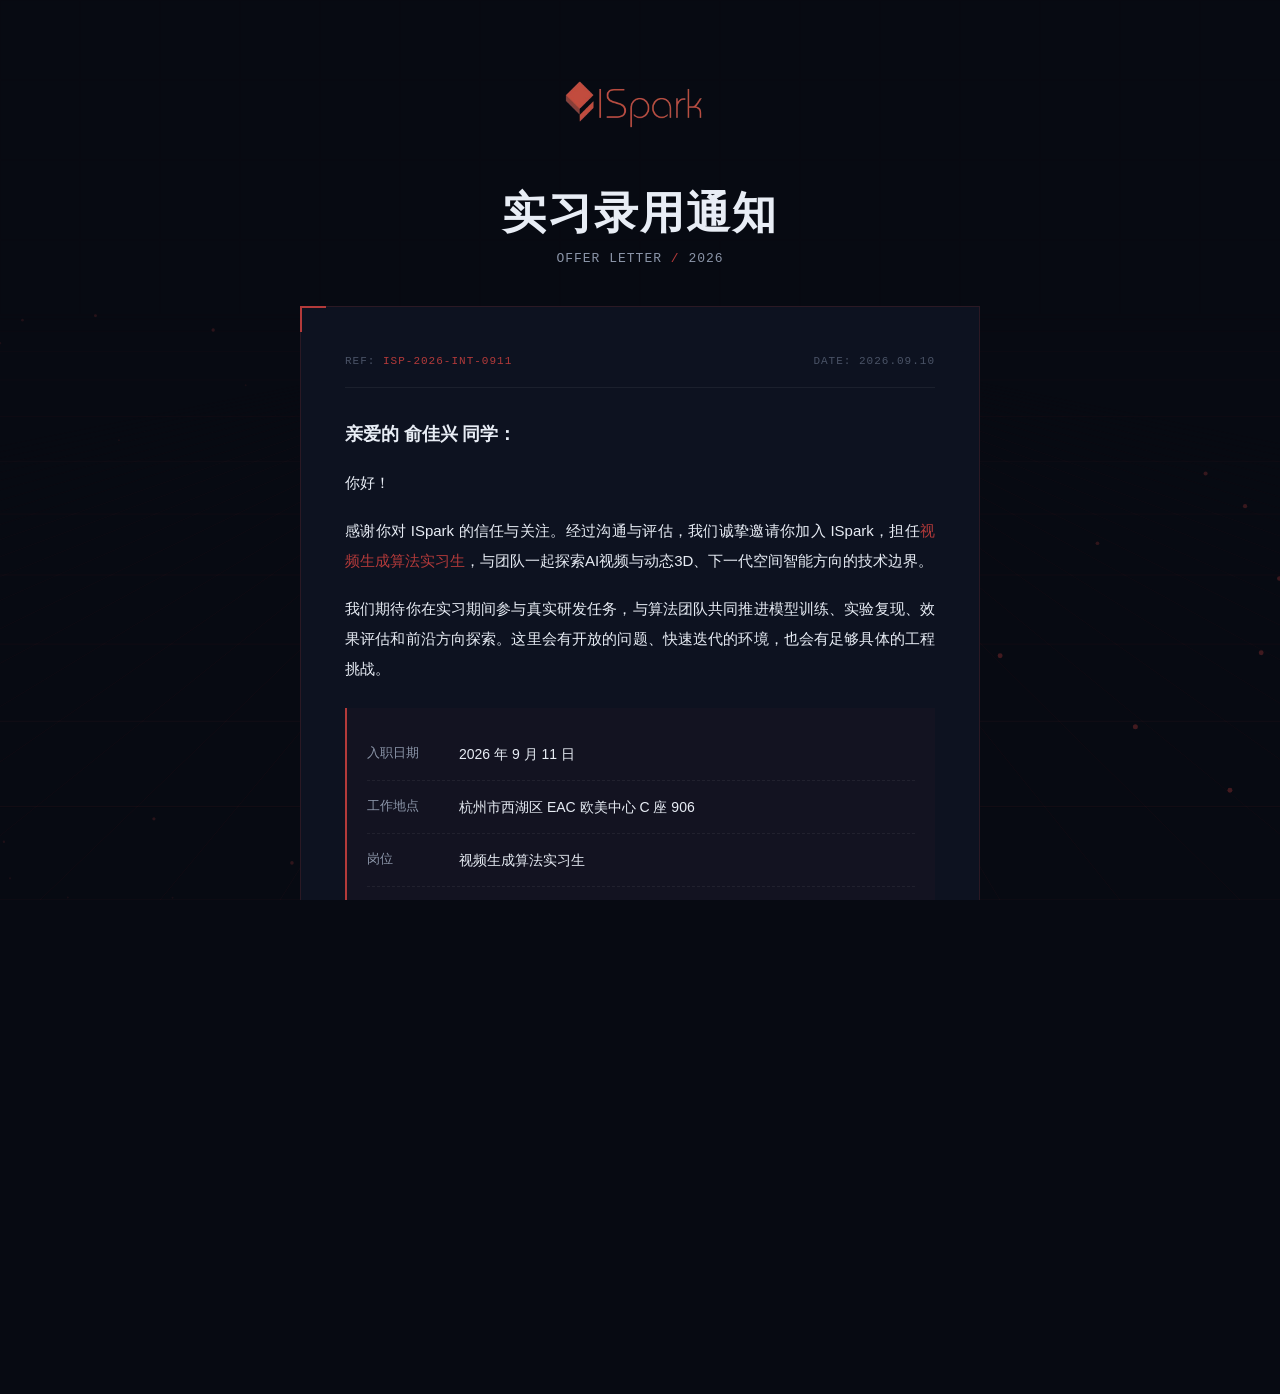
==== index.html @ b67b5ae1 "Publish ISpark offer page" ====
<!DOCTYPE html>
<html lang="zh-CN">
<head>
  <meta charset="UTF-8">
  <meta name="viewport" content="width=device-width,initial-scale=1">
  <title>ISpark Offer Letter</title>
  <link rel="stylesheet" href="https://miaoda.feishu.cn/fonts/css2?family=Noto+Serif+SC:wght@400;600;700;900&family=Noto+Sans+SC:wght@300;400;500;700&family=JetBrains+Mono:wght@400;500&display=swap">
  <style>
    :root{--bg-deep:#070A12;--bg-card:#0D1220;--ink:#E8EDF5;--ink-dim:#8B95A8;--ink-faint:#4A5366;--accent:#B33A3A;--accent-dim:rgba(179, 58, 58, 0.12);--gold:#E8B84B;--line:rgba(179, 58, 58, 0.18);--line-soft:rgba(255, 255, 255, 0.06)}*{margin:0;padding:0;box-sizing:border-box}body,html{height:100%;background:var(--bg-deep);color:var(--ink);font-family:'Noto Sans SC',-apple-system,BlinkMacSystemFont,'Segoe UI',sans-serif;overflow-x:hidden}#grid-canvas{position:fixed;top:0;left:0;width:100%;height:100%;z-index:0;pointer-events:none}.view{display:none;position:relative;z-index:1;min-height:100vh;animation:fadeIn .5s ease}.view.active{display:flex}@keyframes fadeIn{from{opacity:0;transform:translateY(12px)}to{opacity:1;transform:translateY(0)}}#view-offer{flex-direction:column;align-items:center;padding:48px 24px 80px}.header{text-align:center;margin-bottom:40px}.brand-mark{display:inline-flex;align-items:center;gap:10px;margin-bottom:20px}.brand-logo{height:116px;width:auto;display:block}.brand-mark svg{width:28px;height:28px}.brand-name{font-family:'JetBrains Mono',monospace;font-size:14px;font-weight:500;letter-spacing:4px;color:var(--accent);text-transform:uppercase}.offer-title{font-family:'Noto Serif SC',serif;font-size:clamp(28px, 5vw, 44px);font-weight:700;letter-spacing:2px;color:var(--ink);margin-bottom:8px}.offer-subtitle{font-size:13px;color:var(--ink-dim);letter-spacing:1px;font-family:'JetBrains Mono',monospace}.offer-subtitle span{color:var(--accent)}.letter-card{width:100%;max-width:680px;background:var(--bg-card);border:1px solid var(--line);padding:48px 44px;position:relative}.letter-card::before{content:'';position:absolute;top:-1px;left:-1px;width:24px;height:24px;border-top:2px solid var(--accent);border-left:2px solid var(--accent)}.letter-card::after{content:'';position:absolute;bottom:-1px;right:-1px;width:24px;height:24px;border-bottom:2px solid var(--accent);border-right:2px solid var(--accent)}.letter-meta{display:flex;justify-content:space-between;align-items:center;padding-bottom:20px;margin-bottom:28px;border-bottom:1px solid var(--line-soft);font-family:'JetBrains Mono',monospace;font-size:11px;color:var(--ink-faint);letter-spacing:1px}.letter-meta .ref{color:var(--accent)}.letter-body{font-size:15px;line-height:2;color:var(--ink);font-weight:300}.letter-body .greeting{font-family:'Noto Serif SC',serif;font-size:18px;font-weight:600;margin-bottom:16px;color:var(--ink)}.letter-body p{margin-bottom:18px;text-align:justify}.letter-body p:last-child{margin-bottom:0}.highlight-role{color:var(--accent);font-weight:500}.info-row{display:flex;gap:12px;padding:12px 0;border-bottom:1px dashed var(--line-soft);font-size:14px}.info-row:last-child{border-bottom:none}.info-label{color:var(--ink-dim);min-width:80px;flex-shrink:0;font-size:13px}.info-value{color:var(--ink);font-weight:400}.letter-sign{margin-top:36px;padding-top:24px;border-top:1px solid var(--line-soft);text-align:right}.letter-sign .company{font-family:'Noto Serif SC',serif;font-size:16px;font-weight:600;color:var(--ink)}.letter-sign .company-full{font-size:12px;color:var(--ink-dim);margin-top:4px}.action-area{width:100%;max-width:680px;margin-top:36px;display:flex;gap:16px;flex-wrap:wrap}.btn{flex:1;min-width:160px;padding:16px 24px;font-family:'Noto Sans SC',sans-serif;font-size:15px;font-weight:500;letter-spacing:1px;cursor:pointer;transition:all .25s ease;border:1px solid transparent;background:0 0;color:var(--ink);position:relative;overflow:hidden}.btn-accept{background:var(--accent);color:var(--bg-deep);font-weight:700}.btn-accept:hover{background:#00ffe0;box-shadow:0 0 32px rgba(179,58,58,.35);transform:translateY(-2px)}.btn-think{border-color:var(--line);color:var(--ink)}.btn-think:hover{border-color:var(--accent);background:var(--accent-dim);transform:translateY(-2px)}.btn-reject{border-color:var(--line-soft);color:var(--ink-dim)}.btn-reject:hover{border-color:rgba(255,120,120,.4);color:#f88;transform:translateY(-2px)}.btn-hint{width:100%;text-align:center;font-size:12px;color:var(--ink-faint);margin-top:8px;font-family:'JetBrains Mono',monospace;letter-spacing:1px}.result-view{flex-direction:column;align-items:center;justify-content:center;text-align:center;padding:48px 24px}.result-icon{width:72px;height:72px;margin-bottom:32px;display:flex;align-items:center;justify-content:center;border:1px solid var(--line);position:relative}.result-icon svg{width:32px;height:32px}.result-icon.accept{border-color:var(--accent)}.result-icon.accept svg{stroke:var(--accent)}.result-icon.think{border-color:var(--gold)}.result-icon.think svg{stroke:var(--gold)}.result-icon.reject{border-color:rgba(255,140,140,.3)}.result-icon.reject svg{stroke:#FF8888}.result-text{font-family:'Noto Serif SC',serif;font-size:clamp(20px, 3.5vw, 28px);font-weight:600;line-height:1.8;max-width:560px;margin-bottom:16px;color:var(--ink)}.result-text .accent-word{color:var(--accent)}.result-sub{font-size:13px;color:var(--ink-dim);font-family:'JetBrains Mono',monospace;letter-spacing:1px;margin-bottom:48px}.btn-back{padding:12px 36px;background:0 0;border:1px solid var(--line);color:var(--ink-dim);font-family:'Noto Sans SC',sans-serif;font-size:14px;cursor:pointer;transition:all .25s ease;letter-spacing:1px}.btn-back:hover{border-color:var(--accent);color:var(--accent)}@media (max-width:600px){.letter-card{padding:32px 24px}.action-area{flex-direction:column}.btn{min-width:100%}.info-row{flex-direction:column;gap:4px}}@media (prefers-reduced-motion:reduce){.view{animation:none}.btn{transition:none}}
  </style>
  <meta property="og:title" content="ISpark Offer Letter">
  <meta property="og:description" content="ISpark 实习录用通知网页">
  <meta property="og:image" content="https://lf3-static.bytednsdoc.com/obj/eden-cn/ylcylz_fsph_ryhs/ljhwZthlaukjlkulzlp/feisuda/avatar/10.svg">
  <meta name="description" content="ISpark 实习录用通知网页">
  <link rel="icon" href="https://lf3-static.bytednsdoc.com/obj/eden-cn/ylcylz_fsph_ryhs/ljhwZthlaukjlkulzlp/feisuda/avatar/10.svg">
</head>
<body>
  <canvas id="grid-canvas"></canvas>
  <div id="view-offer" class="view active">
    <div class="header">
      <div class="brand-mark">
        <img src="./assets/ispark-logo.png" alt="ISpark Logo" class="brand-logo">
      </div>
      <h1 class="offer-title">实习录用通知</h1>
      <div class="offer-subtitle">OFFER LETTER <span>/</span> 2026</div>
    </div>
    <div class="letter-card">
      <div class="letter-meta"><span>REF: <span class="ref">ISP-2026-INT-0911</span></span> <span>DATE: 2026.09.10</span></div>
      <div class="letter-body">
        <div class="greeting">亲爱的 俞佳兴 同学：</div>
        <p>你好！</p>
        <p>感谢你对 ISpark 的信任与关注。经过沟通与评估，我们诚挚邀请你加入 ISpark，担任<span class="highlight-role">视频生成算法实习生</span>，与团队一起探索AI视频与动态3D、下一代空间智能方向的技术边界。</p>
        <p>我们期待你在实习期间参与真实研发任务，与算法团队共同推进模型训练、实验复现、效果评估和前沿方向探索。这里会有开放的问题、快速迭代的环境，也会有足够具体的工程挑战。</p>
        <div style="margin:24px 0;padding:20px;background:rgba(179,58,58,.04);border-left:2px solid var(--accent)">
          <div class="info-row"><span class="info-label">入职日期</span> <span class="info-value">2026 年 9 月 11 日</span></div>
          <div class="info-row"><span class="info-label">工作地点</span> <span class="info-value">杭州市西湖区 EAC 欧美中心 C 座 906</span></div>
          <div class="info-row"><span class="info-label">岗位</span> <span class="info-value">视频生成算法实习生</span></div>
          <div class="info-row"><span class="info-label">实习薪资</span> <span class="info-value">20000 元 / 月</span></div>
        </div>
        <p>期待与你一起做出影响未来的成果。</p>
        <div class="letter-sign">
          <div class="company">ISpark</div>
          <div class="company-full">杭州元乾曜象智能科技有限公司</div>
        </div>
      </div>
    </div>
    <div class="action-area">
      <button class="btn btn-accept" onclick="navigate('accept')">接受 Offer</button>
      <button class="btn btn-think" onclick="navigate('think')">我再想想</button>
      <button class="btn btn-reject" onclick="navigate('reject')">拒绝 Offer</button>
      <div class="btn-hint">// 请在阅读后做出你的选择</div>
    </div>
  </div>
  <div id="view-accept" class="view result-view">
    <div class="result-icon accept"><svg viewBox="0 0 24 24" fill="none" stroke-width="2" stroke-linecap="round" stroke-linejoin="round"><path d="M20 6L9 17l-5-5"></path></svg></div>
    <div class="result-text">ISpark 欢迎你的加入，<br>我们期待与你做出<span class="accent-word">影响未来</span>的成果！</div>
    <div class="result-sub">// WELCOME TO THE FUTURE</div>
    <button class="btn-back" onclick="navigate('offer')">返回 Offer</button>
  </div>
  <div id="view-think" class="view result-view">
    <div class="result-icon think"><svg viewBox="0 0 24 24" fill="none" stroke-width="2" stroke-linecap="round" stroke-linejoin="round"><circle cx="12" cy="12" r="10"></circle><path d="M12 6v6l4 2"></path></svg></div>
    <div class="result-text">好的，希望同学可以在<br><span class="accent-word">1 日内</span>给出答复～</div>
    <div class="result-sub">// TAKE YOUR TIME</div>
    <button class="btn-back" onclick="navigate('offer')">返回 Offer</button>
  </div>
  <div id="view-reject" class="view result-view">
    <div class="result-icon reject"><svg viewBox="0 0 24 24" fill="none" stroke-width="2" stroke-linecap="round" stroke-linejoin="round"><path d="M17 3a2.85 2.83 0 1 1 4 4L7.5 20.5 2 22l1.5-5.5Z"></path></svg></div>
    <div class="result-text">职业选择是一件重要的事情，我们理解你的心情，<br>如果未来有机会，我们期待与您<span class="accent-word">再次相遇</span>！</div>
    <div class="result-sub">// SEE YOU AGAIN</div>
    <button class="btn-back" onclick="navigate('offer')">返回 Offer</button>
  </div>
  <script>
    function navigate(view) {
      window.location.hash = view;
    }

    function switchView(viewName) {
      document.querySelectorAll('.view').forEach(function(v) {
        v.classList.remove('active');
      });
      var target = document.getElementById('view-' + viewName);
      if (target) {
        target.classList.add('active');
        window.scrollTo(0, 0);
      }
    }

    window.addEventListener('hashchange', function() {
      var hash = window.location.hash.replace('#', '') || 'offer';
      switchView(hash);
    });

    var initialHash = window.location.hash.replace('#', '') || 'offer';
    switchView(initialHash);

    var canvas = document.getElementById('grid-canvas');
    var ctx = canvas.getContext('2d');
    var W, H;
    var time = 0;

    function resize() {
      W = canvas.width = window.innerWidth;
      H = canvas.height = window.innerHeight;
    }
    resize();
    window.addEventListener('resize', resize);

    var prefersReduced = window.matchMedia('(prefers-reduced-motion: reduce)').matches;

    function drawGrid() {
      ctx.clearRect(0, 0, W, H);

      var centerX = W / 2;
      var horizonY = H * 0.35;
      var gridSpacing = 60;
      var depth = 12;

      for (var i = 0; i <= depth; i++) {
        var t = i / depth;
        var y = horizonY + (H - horizonY) * (t * t);
        var alpha = 0.04 + t * 0.12;
        ctx.strokeStyle = 'rgba(179, 58, 58, ' + alpha + ')';
        ctx.lineWidth = 0.5;
        ctx.beginPath();
        ctx.moveTo(0, y);
        ctx.lineTo(W, y);
        ctx.stroke();
      }

      var vanishX = centerX + Math.sin(time * 0.0003) * 40;
      var numVertical = 24;
      for (var j = -numVertical; j <= numVertical; j++) {
        var bottomX = centerX + j * gridSpacing * 2;
        var vAlpha = 0.03 + (1 - Math.abs(j) / numVertical) * 0.08;
        ctx.strokeStyle = 'rgba(179, 58, 58, ' + vAlpha + ')';
        ctx.lineWidth = 0.5;
        ctx.beginPath();
        ctx.moveTo(vanishX, horizonY);
        ctx.lineTo(bottomX, H);
        ctx.stroke();
      }

      var topGridSpacing = 80;
      ctx.strokeStyle = 'rgba(179, 58, 58, 0.03)';
      ctx.lineWidth = 0.5;
      for (var gx = 0; gx < W; gx += topGridSpacing) {
        ctx.beginPath();
        ctx.moveTo(gx, 0);
        ctx.lineTo(gx, horizonY);
        ctx.stroke();
      }
      for (var gy = 0; gy < horizonY; gy += topGridSpacing) {
        ctx.beginPath();
        ctx.moveTo(0, gy);
        ctx.lineTo(W, gy);
        ctx.stroke();
      }

      var particleCount = 30;
      for (var p = 0; p < particleCount; p++) {
        var seed = p * 137.5;
        var px = (Math.sin(seed) * 0.5 + 0.5) * W;
        var py = ((Math.cos(seed * 1.3) * 0.5 + 0.5) * (H - horizonY)) + horizonY;
        var pulse = (Math.sin(time * 0.001 + seed) * 0.5 + 0.5);
        var size = 1 + pulse * 1.5;
        ctx.fillStyle = 'rgba(179, 58, 58, ' + (0.1 + pulse * 0.25) + ')';
        ctx.beginPath();
        ctx.arc(px, py, size, 0, Math.PI * 2);
        ctx.fill();
      }

      if (!prefersReduced) {
        time += 16;
        requestAnimationFrame(drawGrid);
      }
    }

    drawGrid();
  </script>
</body>
</html>
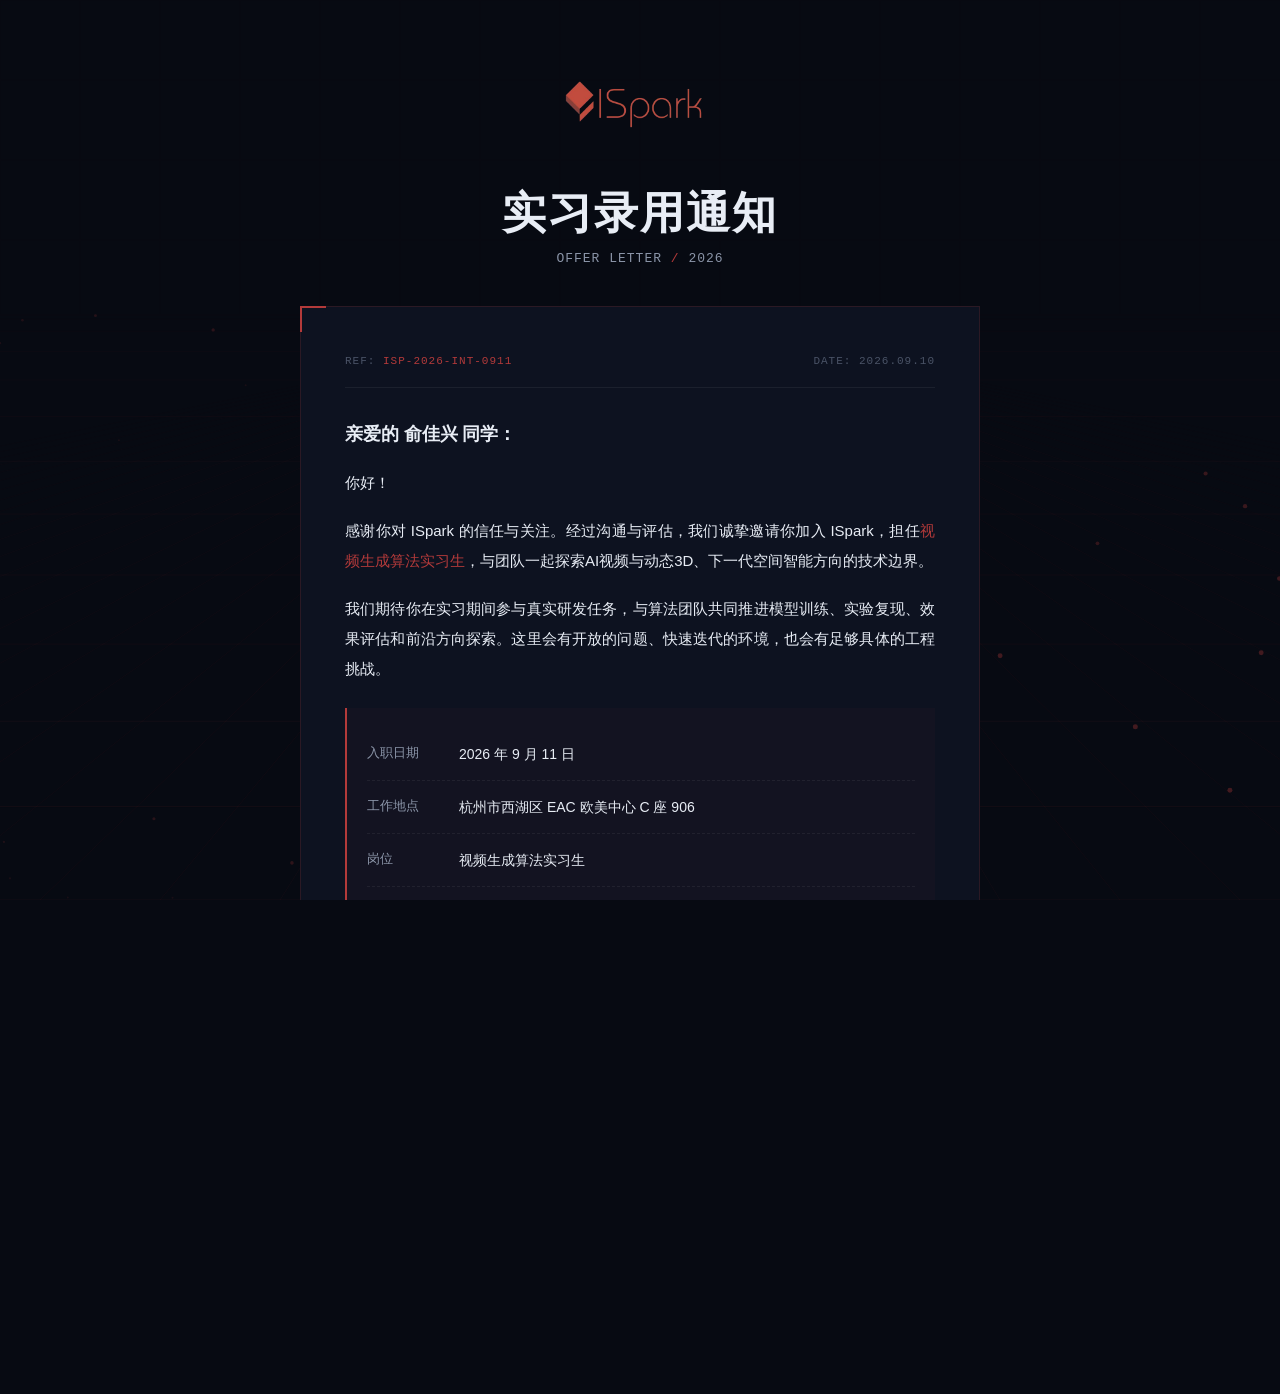
==== commit a696c314: "Update offer response navigation" ====
--- a/index.html
+++ b/index.html
@@ -55,7 +55,6 @@
     <div class="result-icon accept"><svg viewBox="0 0 24 24" fill="none" stroke-width="2" stroke-linecap="round" stroke-linejoin="round"><path d="M20 6L9 17l-5-5"></path></svg></div>
     <div class="result-text">ISpark 欢迎你的加入，<br>我们期待与你做出<span class="accent-word">影响未来</span>的成果！</div>
     <div class="result-sub">// WELCOME TO THE FUTURE</div>
-    <button class="btn-back" onclick="navigate('offer')">返回 Offer</button>
   </div>
   <div id="view-think" class="view result-view">
     <div class="result-icon think"><svg viewBox="0 0 24 24" fill="none" stroke-width="2" stroke-linecap="round" stroke-linejoin="round"><circle cx="12" cy="12" r="10"></circle><path d="M12 6v6l4 2"></path></svg></div>
@@ -67,7 +66,6 @@
     <div class="result-icon reject"><svg viewBox="0 0 24 24" fill="none" stroke-width="2" stroke-linecap="round" stroke-linejoin="round"><path d="M17 3a2.85 2.83 0 1 1 4 4L7.5 20.5 2 22l1.5-5.5Z"></path></svg></div>
     <div class="result-text">职业选择是一件重要的事情，我们理解你的心情，<br>如果未来有机会，我们期待与您<span class="accent-word">再次相遇</span>！</div>
     <div class="result-sub">// SEE YOU AGAIN</div>
-    <button class="btn-back" onclick="navigate('offer')">返回 Offer</button>
   </div>
   <script>
     function navigate(view) {
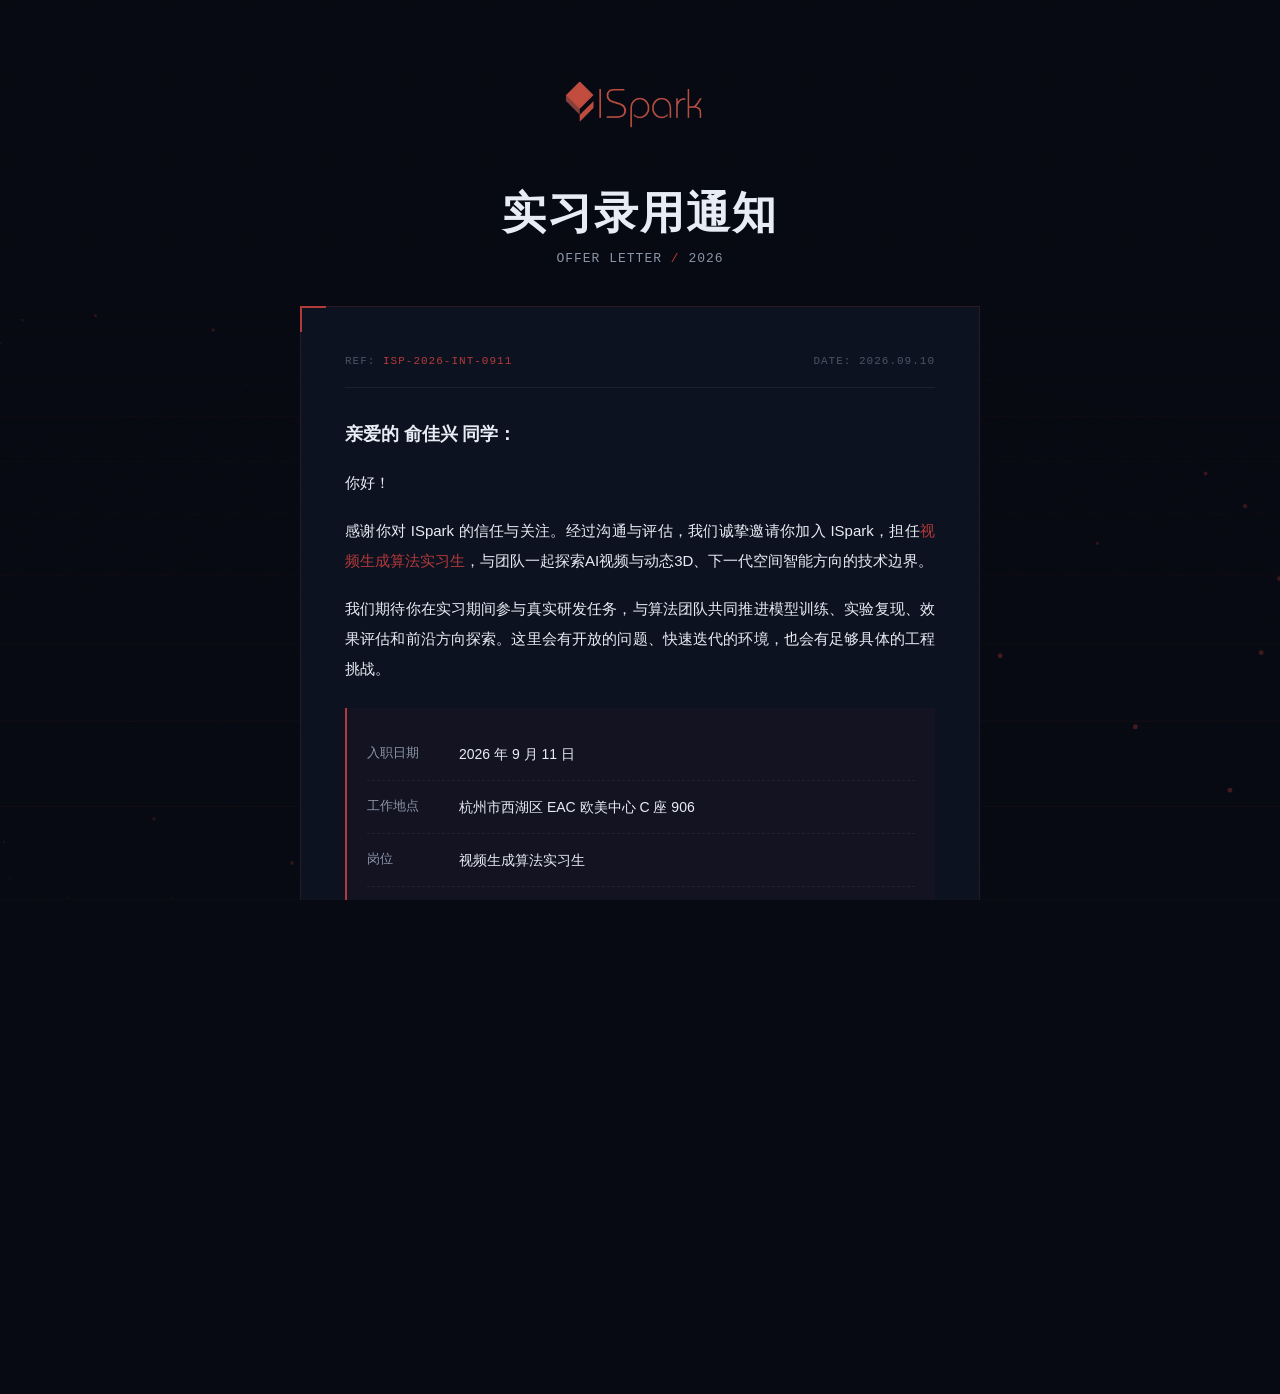
==== commit aa2bd3c0: "Add standalone offer response pages" ====
--- a/index.html
+++ b/index.html
@@ -45,9 +45,9 @@
       </div>
     </div>
     <div class="action-area">
-      <button class="btn btn-accept" onclick="navigate('accept')">接受 Offer</button>
-      <button class="btn btn-think" onclick="navigate('think')">我再想想</button>
-      <button class="btn btn-reject" onclick="navigate('reject')">拒绝 Offer</button>
+      <button class="btn btn-accept" onclick="window.location.href='accept.html'">接受 Offer</button>
+      <button class="btn btn-think" onclick="window.location.href='think.html'">我再想想</button>
+      <button class="btn btn-reject" onclick="window.location.href='reject.html'">拒绝 Offer</button>
       <div class="btn-hint">// 请在阅读后做出你的选择</div>
     </div>
   </div>
